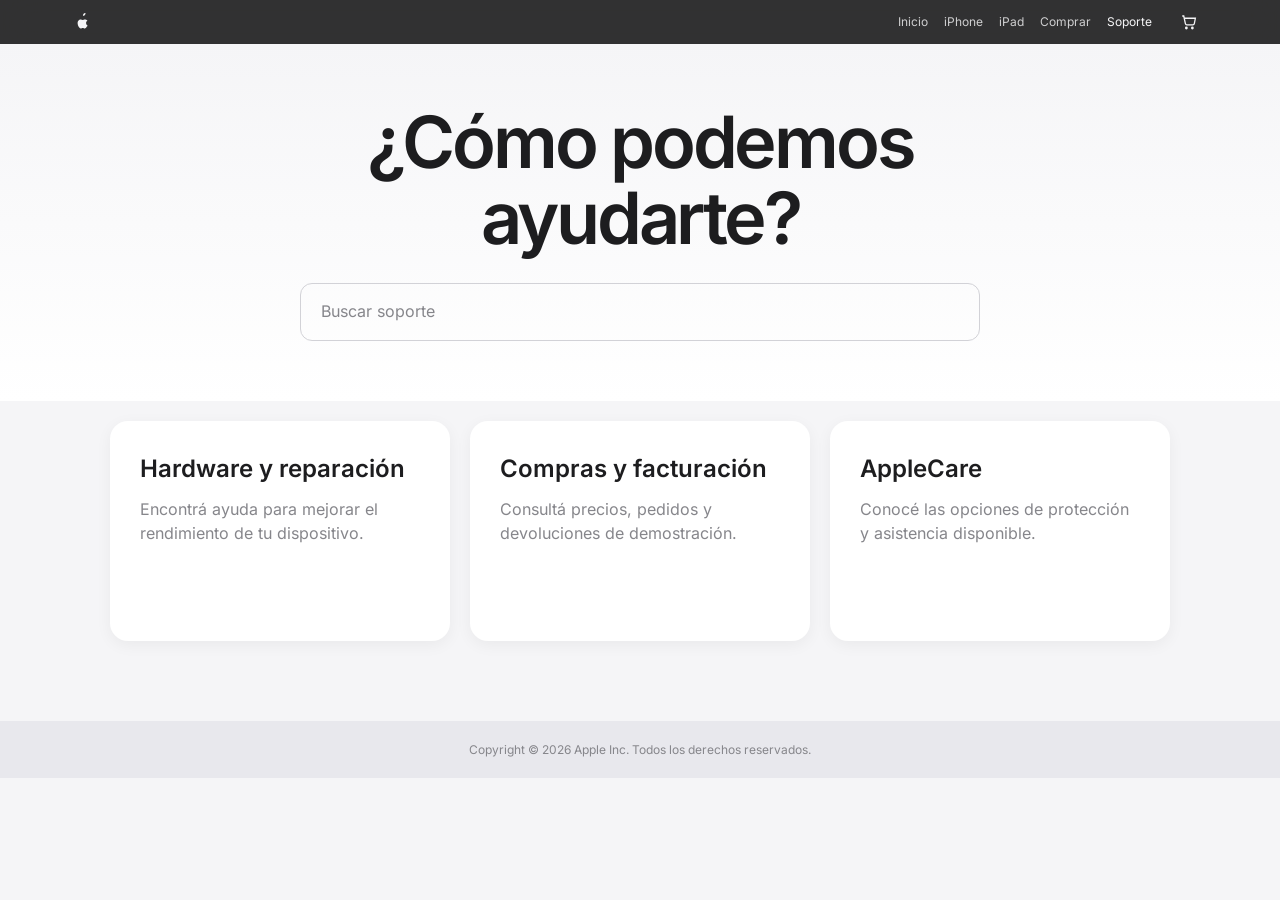
==== soporte.html @ 09136598 "subiendo tp para la pagina" ====
<!DOCTYPE html>
<html lang="es">
<head>
    <meta charset="UTF-8">
    <meta name="viewport" content="width=device-width, initial-scale=1.0">
    <title>Soporte - Apple</title>
    <link rel="icon" type="image/svg+xml" href="favicon.svg">
    <link rel="stylesheet" href="css/styles.css">
</head>
<body>
    <header class="navbar"><div class="nav-container"><a href="index.html" class="logo" aria-label="Inicio"><svg height="18" viewBox="0 0 17 18" width="17"><path d="m15.575 12.315c-.279.578-.602 1.13-.969 1.654-.51.728-1.042 1.455-1.85 1.47-.808.015-1.068-.48-1.993-.48s-1.215.465-1.993.48c-.808.015-1.37-.713-1.88-1.44-1.042-1.485-1.838-4.2-.765-6.045.533-.915 1.485-1.485 2.52-1.5.825-.015 1.545.555 2.055.555s1.38-.69 2.37-.585c.413.015 1.575.165 2.325 1.245-.06.045-1.38.795-1.365 2.385.015 1.905 1.665 2.535 1.68 2.55-.015.045-.255.885-.84 1.71zm-2.73-10.425c.435-.525.735-1.245.645-1.965-.63.03-1.41.42-1.86.945-.405.465-.765 1.215-.66 1.92.705.06 1.44-.375 1.875-.9Z" fill="currentColor"/></svg></a>
        <button class="nav-toggle" type="button" aria-expanded="false" aria-controls="primary-navigation"><span class="nav-toggle-icon"></span><span class="sr-only">Abrir menú</span></button>
        <nav class="nav-menu" id="primary-navigation" aria-label="Navegación principal"><a href="index.html">Inicio</a><a href="iphone.html">iPhone</a><a href="ipad.html">iPad</a><a href="catalogo.html">Comprar</a><a href="soporte.html" aria-current="page">Soporte</a></nav>
        <button class="cart-button" type="button" aria-label="Abrir carrito"><svg viewBox="0 0 24 24" width="18" height="18"><path d="M3 4h2l2.2 10.2a2 2 0 0 0 2 1.6h7.9a2 2 0 0 0 2-1.6L20.5 7H6.1M9.5 20a1 1 0 1 1-2 0 1 1 0 0 1 2 0Zm8 0a1 1 0 1 1-2 0 1 1 0 0 1 2 0Z" fill="none" stroke="currentColor" stroke-width="1.7"/></svg><span id="cart-count" class="cart-count">0</span></button>
    </div></header>
    <main class="support-page"><section class="support-hero"><h1>¿Cómo podemos ayudarte?</h1><div class="support-search"><span>Buscar soporte</span></div></section><section class="support-grid"><article><h2>Hardware y reparación</h2><p>Encontrá ayuda para mejorar el rendimiento de tu dispositivo.</p></article><article><h2>Compras y facturación</h2><p>Consultá precios, pedidos y devoluciones de demostración.</p></article><article><h2>AppleCare</h2><p>Conocé las opciones de protección y asistencia disponible.</p></article></section></main>
    <footer><div class="footer-content"><p>Copyright © 2026 Apple Inc. Todos los derechos reservados.</p></div></footer>
    <script src="js/scripts.js"></script>
</body>
</html>
---- css/styles.css ----
/* ==========================================================
   1. AJUSTES GENERALES Y VARIABLES (Estilo Apple)
   ========================================================== */
@font-face {
    font-family: 'Inter';
    src: url('../assets/fonts/Inter-Light.ttf') format('truetype');
    font-style: normal;
    font-weight: 300;
    font-display: swap;
}

@font-face {
    font-family: 'Inter';
    src: url('../assets/fonts/Inter-Regular.ttf') format('truetype');
    font-style: normal;
    font-weight: 400;
    font-display: swap;
}

@font-face {
    font-family: 'Inter';
    src: url('../assets/fonts/Inter-Medium.ttf') format('truetype');
    font-style: normal;
    font-weight: 500;
    font-display: swap;
}

@font-face {
    font-family: 'Inter';
    src: url('../assets/fonts/Inter-SemiBold.ttf') format('truetype');
    font-style: normal;
    font-weight: 600;
    font-display: swap;
}

:root {
    --bg-dark: #000000;
    --bg-light: #f5f5f7;
    --bg-card: #ffffff;
    --text-primary: #1d1d1f;
    --text-secondary: #86868b;
    --accent-blue: #0066cc;
    --font-main: 'Inter', -apple-system, BlinkMacSystemFont, sans-serif;
}

* {
    margin: 0;
    padding: 0;
    box-sizing: border-box;
    font-family: var(--font-main);
}

body {
    background-color: var(--bg-light);
    color: var(--text-primary);
    line-height: 1.47059;
}

/* ==========================================================
   2. NAVBAR
   ========================================================== */
.navbar {
    background: rgba(0, 0, 0, 0.8);
    backdrop-filter: blur(20px);
    -webkit-backdrop-filter: blur(20px);
    position: fixed;
    top: 0;
    width: 100%;
    z-index: 9999;
    min-height: 44px;
}

.nav-container {
    width: min(100%, 1180px);
    min-height: 44px;
    margin: 0 auto;
    display: flex;
    justify-content: space-between;
    align-items: center;
    padding: 0 22px;
}

.logo {
    color: #f5f5f7;
    display: flex;
    align-items: center;
    flex: 0 0 32px;
    min-height: 44px;
    text-decoration: none;
}

.nav-menu {
    display: flex;
    align-items: center;
    gap: 20px;
}

.nav-menu a {
    display: inline-flex;
    align-items: center;
    min-height: 44px;
    color: #f5f5f7;
    opacity: 0.8;
    text-decoration: none;
    font-size: 12px;
    white-space: nowrap;
    transition: opacity 0.3s ease;
}

.nav-menu a:hover {
    opacity: 1;
}

.nav-menu {
    margin-left: auto;
    margin-right: 18px;
    gap: 16px;
}

.nav-item-store {
    position: relative;
    display: flex;
    align-items: center;
}

.store-menu-trigger {
    min-height: 44px;
    border: 0;
    background: transparent;
    color: #f5f5f7;
    opacity: 0.8;
    font-size: 12px;
    cursor: pointer;
}

.store-menu-trigger:hover,
.store-menu-trigger:focus-visible,
.nav-item-store.is-open .store-menu-trigger {
    opacity: 1;
}

.store-mega-menu {
    position: fixed;
    top: 44px;
    left: 0;
    width: 100%;
    min-height: 310px;
    background: rgba(250, 250, 252, 0.98);
    box-shadow: 0 14px 30px rgba(0, 0, 0, 0.08);
    opacity: 0;
    visibility: hidden;
    transform: translateY(-8px);
    transition: opacity 180ms ease, transform 180ms ease, visibility 180ms;
}

.nav-item-store.is-open .store-mega-menu,
.nav-item-store:hover .store-mega-menu {
    opacity: 1;
    visibility: visible;
    transform: translateY(0);
}

.store-mega-inner {
    width: min(900px, calc(100% - 44px));
    min-height: 310px;
    margin: 0 auto;
    display: grid;
    grid-template-columns: 1.3fr 1fr 1.1fr;
    gap: 48px;
    padding: 42px 0 36px;
}

.mega-column {
    display: flex;
    flex-direction: column;
    align-items: flex-start;
}

.mega-heading {
    margin-bottom: 10px;
    color: #86868b;
    font-size: 11px;
}

.mega-column a {
    min-height: 27px;
    color: #1d1d1f;
    font-size: 13px;
    font-weight: 500;
    text-decoration: none;
}

.mega-shop a {
    min-height: 34px;
    color: #1d1d1f;
    font-size: 21px;
    font-weight: 600;
}

.mega-column a:hover {
    color: #0066cc;
}

.nav-link-wrap {
    position: relative;
    display: flex;
    align-items: center;
}

.nav-mega-menu {
    position: fixed;
    top: 44px;
    left: 0;
    width: 100%;
    min-height: 350px;
    background: rgba(250, 250, 252, 0.98);
    box-shadow: 0 14px 30px rgba(0, 0, 0, 0.08);
    opacity: 0;
    visibility: hidden;
    transform: translateY(-8px);
    transition: opacity 180ms ease, transform 180ms ease, visibility 180ms;
}

.nav-link-wrap.is-open .nav-mega-menu,
.nav-link-wrap:hover .nav-mega-menu {
    opacity: 1;
    visibility: visible;
    transform: translateY(0);
}

.nav-mega-inner {
    width: min(900px, calc(100% - 44px));
    min-height: 350px;
    margin: 0 auto;
    display: grid;
    grid-template-columns: 1.3fr 1fr 1.1fr;
    gap: 48px;
    padding: 42px 0 36px;
}

.cart-button {
    position: relative;
    width: 38px;
    height: 44px;
    display: grid;
    place-items: center;
    border: 0;
    background: transparent;
    color: #f5f5f7;
    cursor: pointer;
}

.cart-count {
    position: absolute;
    top: 5px;
    right: 0;
    min-width: 17px;
    height: 17px;
    display: none;
    place-items: center;
    border-radius: 50%;
    background: #2997ff;
    color: #fff;
    font-size: 10px;
    font-weight: 600;
}

.cart-count.has-items {
    display: grid;
}

.cart-button:focus-visible,
.cart-close:focus-visible,
.cart-quantity button:focus-visible,
.cart-remove:focus-visible,
.checkout-button:focus-visible {
    outline: 2px solid #2997ff;
    outline-offset: 2px;
}

.nav-menu a:focus-visible,
.logo:focus-visible,
.nav-toggle:focus-visible {
    outline: 2px solid #f5f5f7;
    outline-offset: 3px;
    border-radius: 3px;
}

.nav-toggle,
.sr-only {
    display: none;
}

.home-ribbon {
    min-height: 46px;
    display: flex;
    justify-content: center;
    align-items: center;
    gap: 8px;
    margin-top: 44px;
    padding: 10px 20px;
    background: #f5f5f7;
    color: #1d1d1f;
    font-size: 14px;
    text-align: center;
}

.home-ribbon a {
    color: var(--accent-blue);
    text-decoration: none;
}

.apple-home {
    background: #fff;
}

.homepage-hero {
    position: relative;
    height: 650px;
    overflow: hidden;
    display: flex;
    flex-direction: column;
    align-items: center;
    text-align: center;
}

.homepage-copy {
    position: relative;
    z-index: 3;
    padding-top: 52px;
}

.homepage-copy h1,
.homepage-copy h2 {
    color: #1d1d1f;
    font-size: clamp(48px, 6vw, 68px);
    line-height: 1;
    letter-spacing: -0.055em;
}

.homepage-copy > p {
    margin-top: 12px;
    color: #1d1d1f;
    font-size: 25px;
    line-height: 1.2;
}

.homepage-actions {
    display: flex;
    justify-content: center;
    gap: 10px;
    margin-top: 18px;
}

.apple-button {
    min-height: 38px;
    display: inline-flex;
    align-items: center;
    justify-content: center;
    padding: 8px 18px;
    border: 1px solid transparent;
    border-radius: 980px;
    font-size: 14px;
    text-decoration: none;
}

.apple-button-blue {
    background: #0071e3;
    color: #fff;
}

.apple-button-outline {
    border-color: #0071e3;
    color: #0071e3;
}

.apple-button-light {
    background: #f5f5f7;
    color: #1d1d1f;
}

.apple-button-dark-outline {
    border-color: #f5f5f7;
    color: #f5f5f7;
}

.iphone-hero {
    background: linear-gradient(180deg, #f5f5f7 0%, #e5eaf2 100%);
}

.iphone-family {
    position: absolute;
    bottom: -40px;
    left: 50%;
    width: 620px;
    height: 470px;
    transform: translateX(-50%);
}

.iphone-family img {
    position: absolute;
    width: 260px;
    height: 430px;
    object-fit: cover;
    border: 8px solid #202126;
    border-radius: 48px 48px 0 0;
    box-shadow: 0 24px 50px rgba(64, 75, 95, 0.18);
}

.iphone-family-back {
    left: 75px;
    bottom: 0;
    transform: rotate(-8deg);
}

.iphone-family-front {
    right: 75px;
    bottom: 0;
    transform: rotate(8deg);
}

.ipad-family-hero {
    height: 680px;
    margin-top: 12px;
    background: linear-gradient(180deg, #f0f5fc 0%, #dce8f7 100%);
}

.hero-kicker {
    color: #0071e3;
    font-size: 14px;
    font-weight: 600;
}

.wide-ipad-image {
    position: absolute;
    bottom: -88px;
    width: min(760px, 78vw);
    height: 440px;
    object-fit: contain;
    filter: drop-shadow(0 22px 24px rgba(62, 85, 123, 0.18));
}

.watch-hero {
    height: 620px;
    margin-top: 12px;
    background:
        radial-gradient(circle at 50% 82%, rgba(208, 178, 120, 0.22), transparent 20%),
        #080808;
}

.watch-hero .homepage-copy h2,
.watch-hero .homepage-copy > p {
    color: #fff;
}

.watch-image {
    position: absolute;
    bottom: -110px;
    width: 330px;
    height: 430px;
    object-fit: cover;
    border: 10px solid #17181a;
    border-radius: 70px;
    box-shadow: 0 30px 60px rgba(0, 0, 0, 0.55);
}

.homepage-promo-grid {
    display: grid;
    grid-template-columns: 1fr 1fr;
    gap: 12px;
    padding: 12px;
}

.promo-card {
    position: relative;
    height: 540px;
    overflow: hidden;
    display: flex;
    flex-direction: column;
    align-items: center;
    text-align: center;
}

.promo-copy {
    position: relative;
    z-index: 3;
    padding-top: 42px;
}

.promo-copy h2 {
    font-size: 42px;
    line-height: 1;
    letter-spacing: -0.04em;
}

.promo-copy > p {
    margin: 10px 0 16px;
    font-size: 18px;
}

.promo-kicker {
    color: #0071e3;
    font-size: 14px;
    font-weight: 600;
}

.promo-gifts {
    background:
        radial-gradient(circle at 50% 78%, #ff9e8a 0%, transparent 12%),
        linear-gradient(135deg, #f4e7cf 0%, #f7d1b7 100%);
}

.promo-gifts::after {
    content: "";
    position: absolute;
    bottom: -40px;
    width: 360px;
    height: 260px;
    border-radius: 50% 50% 20% 20%;
    background:
        linear-gradient(90deg, transparent 48%, rgba(255,255,255,.8) 49%, rgba(255,255,255,.8) 51%, transparent 52%);
    box-shadow: 0 24px 50px rgba(180, 116, 82, 0.18);
}

.promo-ipad {
    background: linear-gradient(180deg, #fbfbfd 0%, #edf3fa 100%);
}

.promo-ipad img {
    position: absolute;
    bottom: -82px;
    width: 420px;
    height: 330px;
    object-fit: contain;
}

.promo-dark {
    background: #050505;
    color: #fff;
}

.promo-dark .promo-copy h2,
.promo-dark .promo-copy .promo-kicker,
.promo-iphone .promo-copy > p {
    color: #fff;
}

.promo-iphone img {
    position: absolute;
    bottom: -60px;
    width: 300px;
    height: 360px;
    object-fit: contain;
}

.promo-trade {
    background: linear-gradient(180deg, #eef5ff 0%, #dce9fb 100%);
}

.trade-products {
    position: absolute;
    bottom: -35px;
    display: flex;
    align-items: flex-end;
    gap: 35px;
}

.trade-products img {
    width: 210px;
    height: 310px;
    object-fit: cover;
    border: 7px solid #25262a;
    border-radius: 38px 38px 0 0;
}

/* ==========================================================
   3. HERO SECTIONS
   ========================================================== */
.hero {
    position: relative;
    overflow: hidden;
    background:
        radial-gradient(circle at 50% 88%, rgba(54, 106, 220, 0.24), transparent 26%),
        linear-gradient(180deg, #08090d 0%, #10131b 74%, #eef0f5 74%, #eef0f5 100%);
    color: #fff;
    height: 720px;
    display: flex;
    justify-content: center;
    align-items: flex-start;
    text-align: center;
    padding-top: 92px;
}

.hero-content {
    position: relative;
    z-index: 3;
}

.hero-eyebrow {
    margin-bottom: 8px;
    color: #a1a1a6;
    font-size: 17px;
    font-weight: 600;
}

.hero-content h1 {
    max-width: 760px;
    font-size: 64px;
    font-weight: 600;
    letter-spacing: -0.045em;
    line-height: 1.05;
}

.hero-subtitle {
    margin: 12px 0 20px;
    color: #f5f5f7;
    font-size: 26px;
    line-height: 1.2;
    letter-spacing: 0.01em;
}

.hero-buttons {
    display: flex;
    justify-content: center;
}

.hero-product {
    position: absolute;
    z-index: 2;
    bottom: -72px;
    width: 285px;
    height: 520px;
    object-fit: cover;
    object-position: top;
    border: 8px solid #151515;
    border-radius: 54px 54px 0 0;
    box-shadow: 0 20px 60px rgba(0, 0, 0, 0.38);
    background: #0d0d0d;
}

.hero-product-left {
    left: calc(50% - 330px);
    transform: rotate(-7deg);
}

.hero-product-right {
    right: calc(50% - 330px);
    transform: rotate(7deg);
}

.hero-content p {
    font-size: 24px;
}

.btn {
    display: inline-block;
    padding: 8px 16px;
    border-radius: 980px;
    font-size: 14px;
    text-decoration: none;
    margin: 0 6px;
    transition: all 0.3s ease;
}

.btn-primary {
    background-color: var(--accent-blue);
    color: #fff;
}

.btn-secondary {
    border: 1px solid var(--accent-blue);
    color: var(--accent-blue);
}

.btn:hover {
    opacity: 0.85;
}

/* SUB HERO (Grilla de 2 columnas) */
.sub-hero {
    display: grid;
    grid-template-columns: 1fr 1fr;
    gap: 12px;
    padding: 12px;
}

.sub-hero-card {
    position: relative;
    height: 580px;
    overflow: hidden;
    border-radius: 0;
    display: flex;
    flex-direction: column;
    justify-content: flex-start;
    align-items: center;
    text-align: center;
}

.sub-hero-card.pro {
    background:
        radial-gradient(circle at 50% 82%, rgba(89, 153, 255, 0.45), transparent 25%),
        #050505;
    color: #fff;
}

.sub-hero-card.air {
    background:
        linear-gradient(180deg, #f5f5f7 0%, #e9eef8 100%);
    color: var(--text-primary);
}

.sub-card-copy {
    position: relative;
    z-index: 2;
    padding-top: 52px;
}

.card-eyebrow {
    font-size: 19px;
    font-weight: 600;
    color: inherit;
}

.sub-hero-card h2 {
    font-size: 52px;
    line-height: 1;
    letter-spacing: -0.035em;
}

.sub-hero-card p {
    margin-top: 10px;
    font-size: 19px;
    color: inherit;
}

.card-link {
    display: inline-block;
    margin-top: 14px;
    color: #2997ff;
    font-size: 17px;
    text-decoration: none;
}

.sub-hero-card img {
    position: absolute;
    bottom: -52px;
    width: 72%;
    max-width: 410px;
    height: 420px;
    object-fit: contain;
}

/* ==========================================================
   4. SECCIÓN API REST (CATÁLOGO DINÁMICO)
   ========================================================== */
.products-container {
    max-width: 1100px;
    margin: 60px auto;
    padding: 0 20px;
}

.section-header {
    text-align: center;
    margin-bottom: 40px;
}

.section-header h2 {
    font-size: 40px;
    font-weight: 600;
}

.section-header p {
    color: var(--text-secondary);
    font-size: 18px;
}

.product-grid {
    display: grid;
    grid-template-columns: repeat(3, 1fr);
    gap: 20px;
}

.apple-card {
    background: var(--bg-card);
    border-radius: 18px;
    padding: 30px 20px;
    text-align: center;
    box-shadow: 0 4px 12px rgba(0, 0, 0, 0.03);
    transition: transform 0.3s ease, box-shadow 0.3s ease;
}

.apple-card:hover {
    transform: translateY(-4px);
    box-shadow: 0 12px 24px rgba(0, 0, 0, 0.08);
}

.apple-card img {
    width: 100%;
    height: 160px;
    object-fit: contain;
    margin-bottom: 20px;
}

.apple-card h3 {
    font-size: 18px;
    font-weight: 600;
    margin-bottom: 8px;
}

.apple-card .price {
    font-size: 15px;
    font-weight: 500;
    color: var(--accent-blue);
    margin-bottom: 12px;
}

.add-to-cart {
    cursor: pointer;
    background: transparent;
}

.card-detail-link {
    display: block;
    margin-top: 12px;
    color: var(--accent-blue);
    font-size: 13px;
    text-decoration: none;
}

.catalog-filters {
    display: flex;
    flex-wrap: wrap;
    justify-content: center;
    gap: 8px;
    margin: -12px 0 30px;
}

.catalog-filter {
    min-height: 36px;
    padding: 7px 16px;
    border: 1px solid #d2d2d7;
    border-radius: 980px;
    background: #fff;
    color: #1d1d1f;
    cursor: pointer;
}

.catalog-filter.is-active {
    border-color: #1d1d1f;
    background: #1d1d1f;
    color: #fff;
}

.api-status {
    margin: -14px 0 24px;
    color: #86868b;
    font-size: 12px;
    text-align: center;
}

.catalog-card {
    min-height: 440px;
    display: flex;
    flex-direction: column;
    align-items: center;
}

.catalog-card img {
    height: 190px;
}

.catalog-category {
    align-self: flex-start;
    margin-bottom: 8px;
    color: #0071e3;
    font-size: 11px;
    font-weight: 600;
    text-transform: uppercase;
}

.catalog-description {
    min-height: 54px;
    margin: 8px 0 12px;
    color: #6e6e73;
    font-size: 13px;
}

.catalog-card .price {
    margin-top: auto;
}

.detail-page {
    min-height: 700px;
    padding: 44px 20px 80px;
    background: #fff;
}

.detail-breadcrumb {
    max-width: 1180px;
    margin: 28px auto 20px;
    display: flex;
    gap: 8px;
    color: #86868b;
    font-size: 13px;
}

.detail-breadcrumb a {
    color: #6e6e73;
    text-decoration: none;
}

.detail-layout {
    max-width: 1180px;
    margin: 0 auto;
    display: grid;
    grid-template-columns: 1.35fr 0.65fr;
    gap: 50px;
}

.detail-gallery {
    position: relative;
    min-height: 540px;
    display: grid;
    place-items: center;
    border: 1px solid #ededf0;
    border-radius: 18px;
    background: #fafafa;
}

.detail-gallery > img {
    width: 75%;
    height: 430px;
    object-fit: contain;
}

.detail-badge {
    position: absolute;
    top: 20px;
    left: 20px;
    padding: 5px 10px;
    border-radius: 980px;
    background: #e8f1ff;
    color: #0066cc;
    font-size: 12px;
    font-weight: 600;
}

.detail-thumbnails {
    position: absolute;
    bottom: 16px;
    display: flex;
    gap: 8px;
}

.detail-thumbnails button {
    width: 58px;
    height: 58px;
    padding: 4px;
    border: 1px solid #d2d2d7;
    border-radius: 8px;
    background: #fff;
    cursor: pointer;
}

.detail-thumbnails button.is-selected {
    border: 2px solid #0066cc;
}

.detail-thumbnails img {
    width: 100%;
    height: 100%;
    object-fit: contain;
}

.detail-info {
    border: 1px solid #e5e5e8;
    border-radius: 18px;
    align-self: start;
    padding: 28px;
}

.detail-condition {
    color: #86868b;
    font-size: 13px;
}

.detail-info h1 {
    margin: 8px 0;
    font-size: 32px;
    line-height: 1.1;
}

.detail-rating {
    color: #1d1d1f;
    font-size: 13px;
}

.detail-rating span {
    color: #0066cc;
    margin-right: 6px;
}

.detail-rating small {
    margin-left: 8px;
    color: #86868b;
}

.detail-price {
    margin-top: 22px;
    font-size: 38px;
    letter-spacing: -0.04em;
}

.detail-installments {
    color: #00a650;
    font-size: 14px;
}

.detail-specs {
    margin: 22px 0;
    padding: 18px 0;
    border-top: 1px solid #ededf0;
    border-bottom: 1px solid #ededf0;
    list-style: none;
}

.detail-specs li {
    margin: 7px 0;
    color: #6e6e73;
    font-size: 14px;
}

.detail-specs strong {
    color: #1d1d1f;
}

.detail-quantity {
    display: flex;
    align-items: center;
    gap: 10px;
    margin-bottom: 16px;
}

.detail-quantity span {
    margin-right: auto;
}

.detail-quantity button {
    width: 32px;
    height: 32px;
    border: 1px solid #d2d2d7;
    border-radius: 50%;
    background: #fff;
    cursor: pointer;
}

.detail-buy,
.detail-now {
    width: 100%;
    min-height: 48px;
    border-radius: 8px;
    font-size: 15px;
    cursor: pointer;
}

.detail-buy {
    border: 1px solid #0066cc;
    background: #fff;
    color: #0066cc;
}

.detail-now {
    margin-top: 10px;
    border: 0;
    background: #0066cc;
    color: #fff;
}

.detail-protection {
    margin-top: 14px;
    color: #86868b;
    font-size: 12px;
    text-align: center;
}

.detail-description {
    max-width: 1180px;
    margin: 60px auto 0;
}

.detail-description h2 {
    padding-bottom: 16px;
    border-bottom: 1px solid #d2d2d7;
    font-size: 28px;
}

.detail-description > p {
    max-width: 850px;
    margin: 20px 0 30px;
    color: #4a4a4f;
}

.detail-feature-grid {
    display: grid;
    grid-template-columns: repeat(3, 1fr);
    gap: 14px;
}

.detail-feature-grid article {
    display: flex;
    flex-direction: column;
    gap: 6px;
    padding: 22px;
    border-radius: 12px;
    background: #f5f5f7;
}

.detail-feature-grid span {
    color: #86868b;
}

.detail-page {
    padding: 44px 20px 100px;
    background: #fff;
}

.apple-buy-layout {
    max-width: 1180px;
    margin: 80px auto 0;
    display: grid;
    grid-template-columns: minmax(0, 1.25fr) minmax(390px, 0.75fr);
    gap: 64px;
    align-items: start;
}

.apple-buy-gallery {
    position: sticky;
    top: 74px;
}

.apple-gallery-frame {
    height: 620px;
    display: grid;
    place-items: center;
    border-radius: 18px;
    background: #f5f5f7;
}

.apple-gallery-frame img {
    width: 78%;
    height: 86%;
    object-fit: contain;
}

.apple-dotnav {
    display: flex;
    justify-content: center;
    gap: 8px;
    margin-top: 14px;
}

.apple-dotnav button {
    width: 8px;
    height: 8px;
    padding: 0;
    border: 0;
    border-radius: 50%;
    background: #86868b;
    cursor: pointer;
}

.apple-dotnav button.is-selected {
    background: #1d1d1f;
}

.apple-buy-options {
    padding-bottom: 20px;
}

.apple-new-badge {
    color: #bf4800;
    font-size: 17px;
}

.apple-buy-options h1 {
    margin: 8px 0 12px;
    font-size: 40px;
    line-height: 1.08;
    letter-spacing: -0.04em;
}

.apple-buy-options h1 span {
    display: block;
}

.apple-buy-description {
    max-width: 420px;
    margin: 8px 0 4px;
    color: #6e6e73;
    font-size: 15px;
}

.apple-buy-price {
    margin-top: 18px;
    font-size: 17px;
}

.apple-monthly {
    color: #6e6e73;
    font-size: 14px;
}

.apple-promo-row {
    display: grid;
    grid-template-columns: 1fr 1fr;
    gap: 12px;
    margin: 24px 0 30px;
    padding: 18px 0;
    border-top: 1px solid #d2d2d7;
    border-bottom: 1px solid #d2d2d7;
}

.apple-promo-row p {
    font-size: 14px;
}

.apple-promo-row span {
    color: #6e6e73;
}

.apple-option-group {
    margin: 0 0 28px;
    padding: 0;
    border: 0;
}

.apple-option-group legend {
    margin-bottom: 14px;
    font-size: 21px;
    font-weight: 600;
}

.apple-option-card {
    min-height: 78px;
    display: grid;
    grid-template-columns: 1fr auto;
    align-items: center;
    gap: 12px;
    margin-bottom: 10px;
    padding: 14px 16px;
    border: 1px solid #d2d2d7;
    border-radius: 12px;
    cursor: pointer;
}

.apple-option-card.is-selected {
    border: 2px solid #0071e3;
    padding: 13px 15px;
}

.apple-option-card input,
.apple-colors input {
    position: absolute;
    opacity: 0;
}

.apple-option-card span:first-of-type {
    display: flex;
    flex-direction: column;
}

.apple-option-card small {
    margin-top: 3px;
    color: #86868b;
}

.apple-option-card > span:last-child {
    color: #1d1d1f;
    font-size: 14px;
    text-align: right;
}

.apple-color-options {
    display: flex;
    gap: 24px;
}

.apple-color-options label {
    display: grid;
    justify-items: center;
    gap: 7px;
    cursor: pointer;
}

.color-swatch {
    width: 36px;
    height: 36px;
    border: 3px solid #fff;
    border-radius: 50%;
    box-shadow: 0 0 0 1px #d2d2d7;
}

.color-swatch.blue { background: #9eb5d0; }
.color-swatch.black { background: #2f2f31; }
.color-swatch.silver { background: #d7d8da; }

.apple-colors input:checked + .color-swatch {
    box-shadow: 0 0 0 2px #0071e3;
}

.apple-color-options small {
    color: #6e6e73;
}

.apple-summary {
    margin-top: 38px;
    padding: 24px;
    border-radius: 14px;
    background: #f5f5f7;
}

.apple-summary p {
    color: #6e6e73;
}

.apple-summary strong {
    display: block;
    margin: 4px 0 18px;
    font-size: 28px;
}

.apple-add-bag,
.apple-buy-now {
    width: 100%;
    min-height: 50px;
    border-radius: 980px;
    font-size: 15px;
    cursor: pointer;
}

.apple-add-bag {
    border: 1px solid #0071e3;
    background: #fff;
    color: #0071e3;
}

.apple-buy-now {
    margin-top: 10px;
    border: 0;
    background: #0071e3;
    color: #fff;
}

.cart-open {
    overflow: hidden;
}

.cart-overlay {
    position: fixed;
    inset: 0;
    z-index: 10000;
    display: flex;
    justify-content: flex-end;
    background: rgba(0, 0, 0, 0);
    visibility: hidden;
    transition: background 220ms ease, visibility 220ms;
}

.cart-overlay.is-open {
    background: rgba(0, 0, 0, 0.42);
    visibility: visible;
}

.cart-panel {
    width: min(430px, 100%);
    height: 100%;
    display: flex;
    flex-direction: column;
    background: #fff;
    box-shadow: -12px 0 40px rgba(0, 0, 0, 0.12);
    transform: translateX(100%);
    transition: transform 220ms ease;
}

.cart-overlay.is-open .cart-panel {
    transform: translateX(0);
}

.cart-header {
    min-height: 68px;
    display: flex;
    align-items: center;
    justify-content: space-between;
    padding: 0 24px;
    border-bottom: 1px solid #d2d2d7;
}

.cart-header h2 {
    font-size: 22px;
}

.cart-close {
    width: 36px;
    height: 36px;
    border: 0;
    background: transparent;
    color: #1d1d1f;
    font-size: 30px;
    line-height: 1;
    cursor: pointer;
}

.cart-items {
    flex: 1;
    overflow-y: auto;
    padding: 12px 24px;
}

.cart-empty {
    height: 100%;
    display: grid;
    place-content: center;
    text-align: center;
    color: var(--text-secondary);
}

.cart-continue {
    margin-top: 12px;
    border: 0;
    background: transparent;
    color: var(--accent-blue);
    cursor: pointer;
}

.cart-item {
    position: relative;
    display: grid;
    grid-template-columns: 90px 1fr 28px;
    gap: 14px;
    align-items: center;
    padding: 16px 0;
    border-bottom: 1px solid #e8e8ed;
}

.cart-item img {
    width: 90px;
    height: 90px;
    object-fit: contain;
}

.cart-item-info h3 {
    padding-right: 24px;
    font-size: 15px;
}

.cart-item-info p {
    margin: 4px 0 10px;
    color: var(--text-secondary);
    font-size: 13px;
}

.cart-quantity {
    display: inline-grid;
    grid-template-columns: 30px 34px 30px;
    align-items: center;
    border: 1px solid #d2d2d7;
    border-radius: 980px;
    text-align: center;
}

.cart-quantity button {
    height: 30px;
    border: 0;
    background: transparent;
    cursor: pointer;
}

.cart-quantity span {
    font-size: 13px;
}

.cart-remove {
    align-self: start;
    width: 28px;
    height: 28px;
    border: 0;
    background: transparent;
    color: #86868b;
    font-size: 20px;
    cursor: pointer;
}

.cart-footer {
    padding: 18px 24px 24px;
    border-top: 1px solid #d2d2d7;
}

.cart-total {
    display: flex;
    justify-content: space-between;
    align-items: center;
    margin-bottom: 14px;
}

.checkout-button {
    width: 100%;
    min-height: 48px;
    border: 0;
    border-radius: 980px;
    background: var(--accent-blue);
    color: #fff;
    font-size: 15px;
    cursor: pointer;
}

.checkout-button:disabled {
    background: #d2d2d7;
    cursor: not-allowed;
}

.cart-disclaimer {
    margin-top: 10px;
    color: var(--text-secondary);
    font-size: 11px;
    text-align: center;
}

.shop-page,
.device-page,
.support-page {
    padding-top: 44px;
}

.shop-hero,
.support-hero {
    min-height: 260px;
    display: flex;
    flex-direction: column;
    justify-content: center;
    align-items: center;
    text-align: center;
    padding: 60px 20px;
}

.shop-hero {
    background: #f5f5f7;
}

.shop-hero p {
    color: var(--accent-blue);
    font-size: 17px;
    font-weight: 600;
}

.shop-hero h1,
.support-hero h1 {
    max-width: 800px;
    font-size: clamp(42px, 7vw, 72px);
    letter-spacing: -0.045em;
    line-height: 1.05;
}

.device-hero {
    min-height: 760px;
    overflow: hidden;
    display: flex;
    flex-direction: column;
    align-items: center;
    text-align: center;
    padding: 70px 20px 0;
    background: radial-gradient(circle at 50% 75%, #1d1d23 0%, #050505 58%);
    color: #fff;
}

.device-eyebrow {
    color: #2997ff;
    font-size: 18px;
    font-weight: 600;
}

.device-hero h1 {
    max-width: 820px;
    margin: 8px 0 12px;
    font-size: clamp(44px, 7vw, 76px);
    letter-spacing: -0.05em;
    line-height: 1.02;
}

.device-hero > p:not(.device-eyebrow) {
    color: #d2d2d7;
    font-size: 21px;
}

.device-hero .btn {
    margin-top: 18px;
}

.device-hero img {
    width: min(520px, 76vw);
    height: 430px;
    margin-top: 28px;
    object-fit: contain;
}

.ipad-hero {
    background: linear-gradient(180deg, #f5f5f7 0%, #dce7f7 100%);
    color: var(--text-primary);
}

.ipad-hero > p:not(.device-eyebrow) {
    color: var(--text-secondary);
}

.ipad-showcase {
    min-height: 720px;
    display: grid;
    grid-template-columns: 0.9fr 1.1fr;
    align-items: center;
    overflow: hidden;
    padding: 60px max(5vw, 28px) 20px;
    background:
        radial-gradient(circle at 78% 50%, rgba(161, 195, 255, 0.62), transparent 23%),
        linear-gradient(135deg, #f8fafc 0%, #e9f0fb 55%, #dce8f7 100%);
}

.ipad-copy {
    max-width: 520px;
    justify-self: end;
}

.ipad-copy h1 {
    margin: 10px 0 16px;
    color: #1d1d1f;
    font-size: clamp(48px, 6vw, 82px);
    line-height: 0.98;
    letter-spacing: -0.055em;
}

.ipad-description {
    max-width: 460px;
    color: #4f5663;
    font-size: 21px;
}

.ipad-actions {
    display: flex;
    gap: 10px;
    margin-top: 24px;
}

.ipad-actions .btn {
    margin: 0;
}

.ipad-device {
    width: min(620px, 52vw);
    height: 560px;
    justify-self: center;
    display: grid;
    place-items: center;
}

.ipad-screen {
    width: 92%;
    height: 82%;
    display: grid;
    place-items: center;
    overflow: hidden;
    border: 14px solid #17181a;
    border-radius: 30px;
    background: #0a0b0d;
    box-shadow:
        0 34px 60px rgba(70, 92, 130, 0.24),
        0 8px 18px rgba(0, 0, 0, 0.18);
    transform: rotate(-2deg);
}

.ipad-screen img {
    width: 100%;
    height: 100%;
    object-fit: cover;
}

.ipad-models {
    max-width: 1100px;
    margin: 0 auto;
    padding: 90px 20px 100px;
    text-align: center;
}

.section-kicker {
    color: var(--accent-blue);
    font-weight: 600;
}

.ipad-models h2 {
    margin: 6px 0 44px;
    font-size: clamp(38px, 5vw, 54px);
    letter-spacing: -0.04em;
}

.ipad-model-grid {
    display: grid;
    grid-template-columns: repeat(3, 1fr);
    gap: 18px;
}

.ipad-model-grid article {
    min-height: 440px;
    padding: 30px 22px;
    border-radius: 24px;
    background: #fff;
    box-shadow: 0 8px 24px rgba(0, 0, 0, 0.05);
}

.ipad-model-image {
    height: 280px;
    display: grid;
    place-items: center;
}

.ipad-model-image img {
    width: 100%;
    height: 100%;
    object-fit: contain;
}

.ipad-model-grid h3 {
    font-size: 24px;
}

.ipad-model-grid p {
    margin: 8px 0 14px;
    color: var(--text-secondary);
}

.support-hero {
    background: linear-gradient(180deg, #f5f5f7 0%, #fff 100%);
}

.support-search {
    width: min(680px, 90%);
    margin-top: 28px;
    padding: 16px 20px;
    border: 1px solid #d2d2d7;
    border-radius: 12px;
    color: #86868b;
    text-align: left;
}

.support-grid {
    max-width: 1100px;
    margin: 20px auto 80px;
    display: grid;
    grid-template-columns: repeat(3, 1fr);
    gap: 20px;
    padding: 0 20px;
}

.support-grid article {
    min-height: 220px;
    padding: 30px;
    border-radius: 18px;
    background: #fff;
    box-shadow: 0 4px 16px rgba(0, 0, 0, 0.05);
}

.support-grid h2 {
    margin-bottom: 12px;
    font-size: 24px;
}

.support-grid p {
    color: var(--text-secondary);
}

.nav-menu a[aria-current="page"] {
    opacity: 1;
}

/* ==========================================================
   5. FOOTER
   ========================================================== */
footer {
    background-color: #e8e8ed;
    color: var(--text-secondary);
    font-size: 12px;
    text-align: center;
    padding: 20px;
    margin-top: 60px;
}

/* ==========================================================
   6. MEDIA QUERIES (Exigidos en el TP)
   ========================================================== */

/* Tablet Horizontal */
@media (max-width: 1080px) {
    .product-grid {
        grid-template-columns: repeat(2, 1fr);
    }
    .hero-content h1 {
        font-size: 52px;
    }
    .hero-product {
        width: 250px;
        height: 450px;
    }
    .hero-product-left {
        left: calc(50% - 290px);
    }
    .hero-product-right {
        right: calc(50% - 290px);
    }
}

/* Tablet Vertical */
@media (max-width: 768px) {
    .nav-container {
        padding: 0 20px;
    }

    .nav-menu {
        gap: 18px;
    }

    .sub-hero {
        grid-template-columns: 1fr;
    }
    .hero {
        height: 610px;
        padding-top: 82px;
    }
    .hero-content h1 {
        max-width: 620px;
        font-size: 42px;
    }
    .hero-subtitle {
        font-size: 20px;
    }
    .hero-product {
        width: 210px;
        height: 380px;
        bottom: -58px;
    }
    .hero-product-left {
        left: calc(50% - 230px);
    }
    .hero-product-right {
        right: calc(50% - 230px);
    }
    .support-grid {
        grid-template-columns: 1fr;
    }
    .device-hero {
        min-height: 680px;
    }
    .ipad-showcase {
        min-height: 710px;
        grid-template-columns: 1fr;
        align-content: start;
        padding-top: 70px;
        text-align: center;
    }
    .ipad-copy {
        justify-self: center;
    }
    .ipad-description {
        margin-inline: auto;
    }
    .ipad-actions {
        justify-content: center;
    }
    .ipad-device {
        width: 86vw;
        height: 380px;
    }
    .ipad-screen {
        height: 330px;
    }
    .ipad-model-grid {
        grid-template-columns: 1fr;
    }
    .home-ribbon {
        align-items: center;
        flex-direction: column;
        gap: 2px;
    }
    .homepage-hero {
        height: 590px;
    }
    .homepage-copy {
        padding: 42px 16px 0;
    }
    .homepage-copy h1,
    .homepage-copy h2 {
        font-size: 44px;
    }
    .homepage-copy > p {
        font-size: 20px;
    }
    .iphone-family {
        width: 420px;
        height: 410px;
    }
    .iphone-family img {
        width: 190px;
        height: 330px;
        border-width: 6px;
        border-radius: 36px 36px 0 0;
    }
    .iphone-family-back {
        left: 45px;
    }
    .iphone-family-front {
        right: 45px;
    }
    .ipad-family-hero,
    .watch-hero {
        height: 590px;
    }
    .wide-ipad-image {
        width: 94vw;
        height: 360px;
    }
    .homepage-promo-grid {
        grid-template-columns: 1fr;
    }
    .promo-card {
        height: 520px;
    }
    .detail-layout {
        grid-template-columns: 1fr;
        gap: 24px;
    }
    .detail-gallery {
        min-height: 430px;
    }
    .detail-gallery > img {
        height: 330px;
    }
    .detail-feature-grid {
        grid-template-columns: 1fr;
    }
    .apple-buy-layout {
        grid-template-columns: 1fr;
        gap: 34px;
        margin-top: 40px;
    }
    .apple-buy-gallery {
        position: static;
    }
    .apple-gallery-frame {
        height: 430px;
    }
    .apple-buy-options h1 {
        font-size: 34px;
    }
}

/* Móvil 1 */
@media (max-width: 480px) {
    .product-grid {
        grid-template-columns: 1fr;
    }

    .navbar {
        background: rgba(0, 0, 0, 0.92);
    }

    .nav-container {
        position: relative;
        justify-content: space-between;
        padding: 0 16px;
    }

    .nav-menu {
        position: absolute;
        top: 44px;
        right: 0;
        left: 0;
        display: none;
        flex-direction: column;
        align-items: stretch;
        gap: 0;
        margin: 0;
        padding: 4px 24px 12px;
        background: rgba(0, 0, 0, 0.96);
        border-top: 1px solid rgba(255, 255, 255, 0.16);
    }

    .nav-menu.is-open {
        display: flex;
    }

    .nav-menu a {
        min-height: 46px;
        border-bottom: 1px solid rgba(255, 255, 255, 0.16);
    }

    .nav-item-store {
        width: 100%;
        align-items: stretch;
    }

    .store-menu-trigger {
        width: 100%;
        min-height: 46px;
        border-bottom: 1px solid rgba(255, 255, 255, 0.16);
        text-align: left;
    }

    .store-mega-menu {
        display: none;
    }

    .nav-mega-menu {
        display: none;
    }

    .nav-link-wrap {
        display: contents;
    }

    .nav-toggle {
        width: 36px;
        height: 44px;
        display: grid;
        place-items: center;
        padding: 0;
        border: 0;
        background: transparent;
        color: #f5f5f7;
        cursor: pointer;
    }

    .nav-toggle-icon,
    .nav-toggle-icon::before,
    .nav-toggle-icon::after {
        width: 18px;
        height: 1px;
        display: block;
        background: currentColor;
        transition: transform 180ms ease;
    }

    .nav-toggle-icon {
        position: relative;
    }

    .nav-toggle-icon::before,
    .nav-toggle-icon::after {
        position: absolute;
        left: 0;
        content: "";
    }

    .nav-toggle-icon::before {
        transform: translateY(-5px);
    }

    .nav-toggle-icon::after {
        transform: translateY(5px);
    }

    .nav-toggle[aria-expanded="true"] .nav-toggle-icon {
        background: transparent;
    }

    .nav-toggle[aria-expanded="true"] .nav-toggle-icon::before {
        transform: rotate(45deg);
    }

    .nav-toggle[aria-expanded="true"] .nav-toggle-icon::after {
        transform: rotate(-45deg);
    }

    .sr-only {
        position: absolute;
        width: 1px;
        height: 1px;
        display: block;
        overflow: hidden;
        clip: rect(0, 0, 0, 0);
        white-space: nowrap;
        clip-path: inset(50%);
    }

    .hero-content h1 {
        max-width: 340px;
        font-size: 34px;
    }
    .hero-eyebrow {
        font-size: 15px;
    }
    .hero-subtitle {
        max-width: 300px;
        margin: 10px auto 16px;
        font-size: 16px;
    }
    .hero {
        height: 540px;
    }
    .hero-product {
        width: 155px;
        height: 300px;
        border-width: 5px;
        border-radius: 34px 34px 0 0;
        bottom: -48px;
    }
    .hero-product-left {
        left: calc(50% - 165px);
    }
    .hero-product-right {
        right: calc(50% - 165px);
    }
    .sub-hero-card {
        height: 520px;
    }
    .sub-hero-card h2 {
        font-size: 42px;
    }
}

/* Móvil 2 */
@media (max-width: 375px) {
    .hero-content h1 {
        font-size: 24px;
    }
    .apple-card {
        padding: 20px 10px;
    }
}
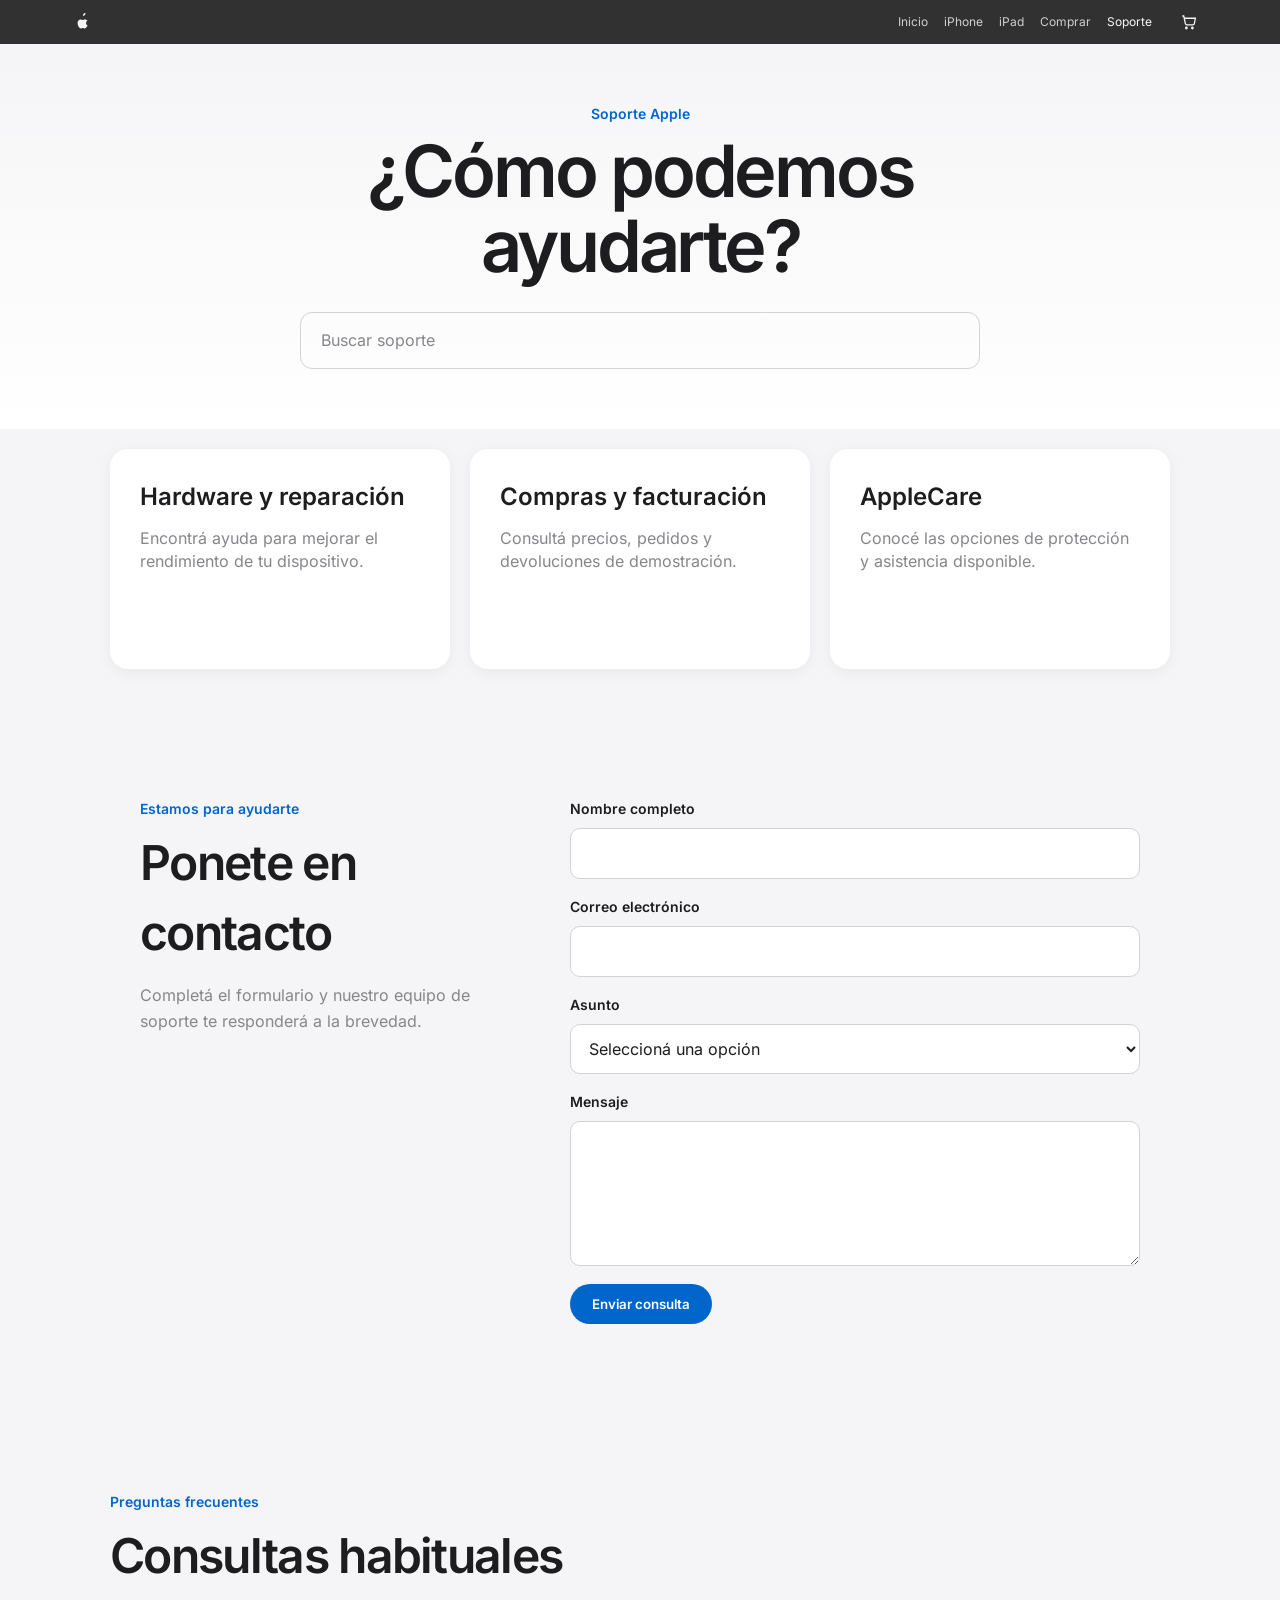
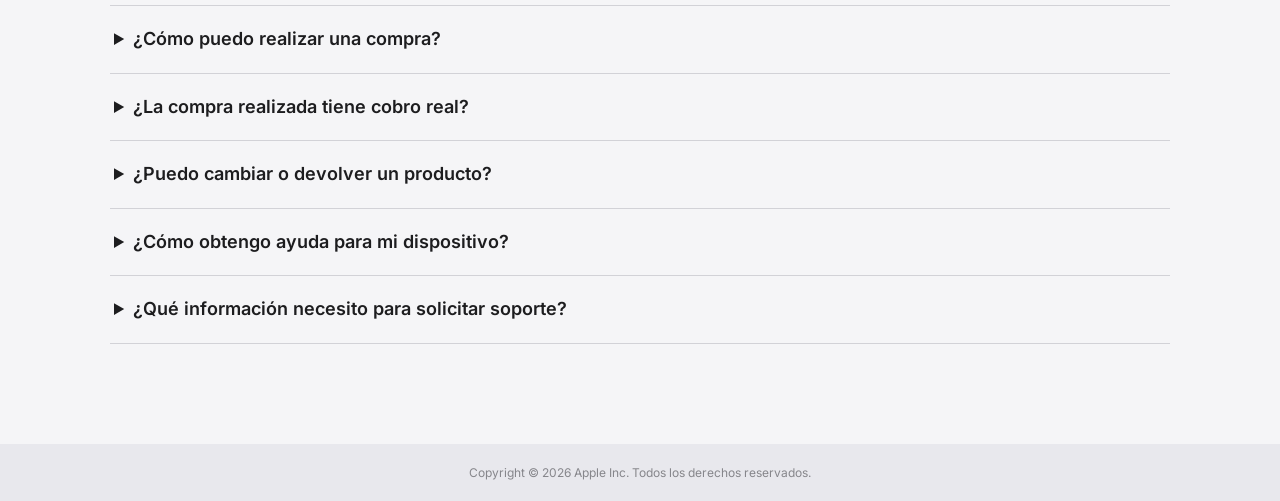
==== commit d5431a3a: "Botono de soporte" ====
--- a/soporte.html
+++ b/soporte.html
@@ -13,7 +13,80 @@
         <nav class="nav-menu" id="primary-navigation" aria-label="Navegación principal"><a href="index.html">Inicio</a><a href="iphone.html">iPhone</a><a href="ipad.html">iPad</a><a href="catalogo.html">Comprar</a><a href="soporte.html" aria-current="page">Soporte</a></nav>
         <button class="cart-button" type="button" aria-label="Abrir carrito"><svg viewBox="0 0 24 24" width="18" height="18"><path d="M3 4h2l2.2 10.2a2 2 0 0 0 2 1.6h7.9a2 2 0 0 0 2-1.6L20.5 7H6.1M9.5 20a1 1 0 1 1-2 0 1 1 0 0 1 2 0Zm8 0a1 1 0 1 1-2 0 1 1 0 0 1 2 0Z" fill="none" stroke="currentColor" stroke-width="1.7"/></svg><span id="cart-count" class="cart-count">0</span></button>
     </div></header>
-    <main class="support-page"><section class="support-hero"><h1>¿Cómo podemos ayudarte?</h1><div class="support-search"><span>Buscar soporte</span></div></section><section class="support-grid"><article><h2>Hardware y reparación</h2><p>Encontrá ayuda para mejorar el rendimiento de tu dispositivo.</p></article><article><h2>Compras y facturación</h2><p>Consultá precios, pedidos y devoluciones de demostración.</p></article><article><h2>AppleCare</h2><p>Conocé las opciones de protección y asistencia disponible.</p></article></section></main>
+    <main class="support-page">
+        <section class="support-hero">
+            <p class="support-kicker">Soporte Apple</p>
+            <h1>¿Cómo podemos ayudarte?</h1>
+            <div class="support-search"><span>Buscar soporte</span></div>
+        </section>
+
+        <section class="support-grid" aria-label="Opciones de soporte">
+            <article><h2>Hardware y reparación</h2><p>Encontrá ayuda para mejorar el rendimiento de tu dispositivo.</p></article>
+            <article><h2>Compras y facturación</h2><p>Consultá precios, pedidos y devoluciones de demostración.</p></article>
+            <article><h2>AppleCare</h2><p>Conocé las opciones de protección y asistencia disponible.</p></article>
+        </section>
+
+        <section class="support-contact" aria-labelledby="contact-title">
+            <div class="support-contact-copy">
+                <p class="support-kicker">Estamos para ayudarte</p>
+                <h2 id="contact-title">Ponete en contacto</h2>
+                <p>Completá el formulario y nuestro equipo de soporte te responderá a la brevedad.</p>
+            </div>
+            <form id="support-form" class="support-form">
+                <div class="form-row">
+                    <label for="support-name">Nombre completo</label>
+                    <input id="support-name" name="name" type="text" autocomplete="name" required>
+                </div>
+                <div class="form-row">
+                    <label for="support-email">Correo electrónico</label>
+                    <input id="support-email" name="email" type="email" autocomplete="email" required>
+                </div>
+                <div class="form-row">
+                    <label for="support-topic">Asunto</label>
+                    <select id="support-topic" name="topic" required>
+                        <option value="">Seleccioná una opción</option>
+                        <option value="hardware">Hardware y reparación</option>
+                        <option value="purchase">Compras y facturación</option>
+                        <option value="applecare">AppleCare</option>
+                        <option value="other">Otro</option>
+                    </select>
+                </div>
+                <div class="form-row">
+                    <label for="support-message">Mensaje</label>
+                    <textarea id="support-message" name="message" rows="5" required></textarea>
+                </div>
+                <button type="submit" class="support-submit">Enviar consulta</button>
+                <p id="support-status" class="support-status" role="status" aria-live="polite"></p>
+            </form>
+        </section>
+
+        <section class="support-faq" aria-labelledby="faq-title">
+            <p class="support-kicker">Preguntas frecuentes</p>
+            <h2 id="faq-title">Consultas habituales</h2>
+            <div class="faq-list">
+                <details>
+                    <summary>¿Cómo puedo realizar una compra?</summary>
+                    <p>Ingresá a Comprar, elegí un producto y utilizá el botón para agregarlo a tu bolsa.</p>
+                </details>
+                <details>
+                    <summary>¿La compra realizada tiene cobro real?</summary>
+                    <p>No. El sitio es una demostración y ningún pedido genera un cobro ni una entrega real.</p>
+                </details>
+                <details>
+                    <summary>¿Puedo cambiar o devolver un producto?</summary>
+                    <p>Para una compra real debés consultar las políticas de devolución del vendedor correspondiente. Este proyecto no procesa devoluciones reales.</p>
+                </details>
+                <details>
+                    <summary>¿Cómo obtengo ayuda para mi dispositivo?</summary>
+                    <p>Podés completar el formulario de contacto indicando el dispositivo y el problema que estás teniendo.</p>
+                </details>
+                <details>
+                    <summary>¿Qué información necesito para solicitar soporte?</summary>
+                    <p>Incluí el modelo del dispositivo, la versión del sistema, una descripción del problema y los pasos que ya probaste.</p>
+                </details>
+            </div>
+        </section>
+    </main>
     <footer><div class="footer-content"><p>Copyright © 2026 Apple Inc. Todos los derechos reservados.</p></div></footer>
     <script src="js/scripts.js"></script>
 </body>
--- a/css/styles.css
+++ b/css/styles.css
@@ -1774,6 +1774,117 @@
     color: var(--text-secondary);
 }
 
+.support-kicker {
+    margin-bottom: 8px;
+    color: var(--accent-blue);
+    font-size: 14px;
+    font-weight: 600;
+}
+
+.support-contact {
+    max-width: 1100px;
+    margin: 0 auto 80px;
+    padding: 50px;
+    display: grid;
+    grid-template-columns: 0.8fr 1.2fr;
+    gap: 50px;
+    border-radius: 24px;
+    background: #f5f5f7;
+}
+
+.support-contact-copy h2,
+.support-faq h2 {
+    margin-bottom: 14px;
+    font-size: clamp(32px, 5vw, 48px);
+    letter-spacing: -0.035em;
+}
+
+.support-contact-copy p:last-child {
+    color: var(--text-secondary);
+    line-height: 1.6;
+}
+
+.support-form {
+    display: grid;
+    gap: 18px;
+}
+
+.form-row {
+    display: grid;
+    gap: 8px;
+}
+
+.form-row label {
+    font-size: 14px;
+    font-weight: 600;
+}
+
+.form-row input,
+.form-row select,
+.form-row textarea {
+    width: 100%;
+    padding: 13px 14px;
+    border: 1px solid #d2d2d7;
+    border-radius: 10px;
+    background: #fff;
+    color: var(--text-primary);
+    font: inherit;
+}
+
+.form-row textarea {
+    resize: vertical;
+}
+
+.form-row input:focus,
+.form-row select:focus,
+.form-row textarea:focus {
+    border-color: var(--accent-blue);
+    outline: 3px solid rgba(0, 113, 227, 0.12);
+}
+
+.support-submit {
+    justify-self: start;
+    padding: 12px 22px;
+    border: 0;
+    border-radius: 999px;
+    background: var(--accent-blue);
+    color: #fff;
+    cursor: pointer;
+    font-weight: 600;
+}
+
+.support-status {
+    min-height: 20px;
+    color: #1d6f42;
+}
+
+.support-faq {
+    max-width: 1100px;
+    margin: 0 auto 100px;
+    padding: 0 20px;
+}
+
+.faq-list {
+    border-top: 1px solid #d2d2d7;
+}
+
+.faq-list details {
+    border-bottom: 1px solid #d2d2d7;
+}
+
+.faq-list summary {
+    padding: 20px 4px;
+    cursor: pointer;
+    font-size: 18px;
+    font-weight: 600;
+}
+
+.faq-list details p {
+    padding: 0 4px 20px;
+    color: var(--text-secondary);
+    line-height: 1.6;
+}
+
 .nav-menu a[aria-current="page"] {
     opacity: 1;
 }
@@ -1851,6 +1962,15 @@
     }
     .support-grid {
         grid-template-columns: 1fr;
+    }
+    .support-contact {
+        margin: 0 20px 60px;
+        padding: 32px 24px;
+        grid-template-columns: 1fr;
+        gap: 30px;
+    }
+    .support-faq {
+        margin-bottom: 70px;
     }
     .device-hero {
         min-height: 680px;
